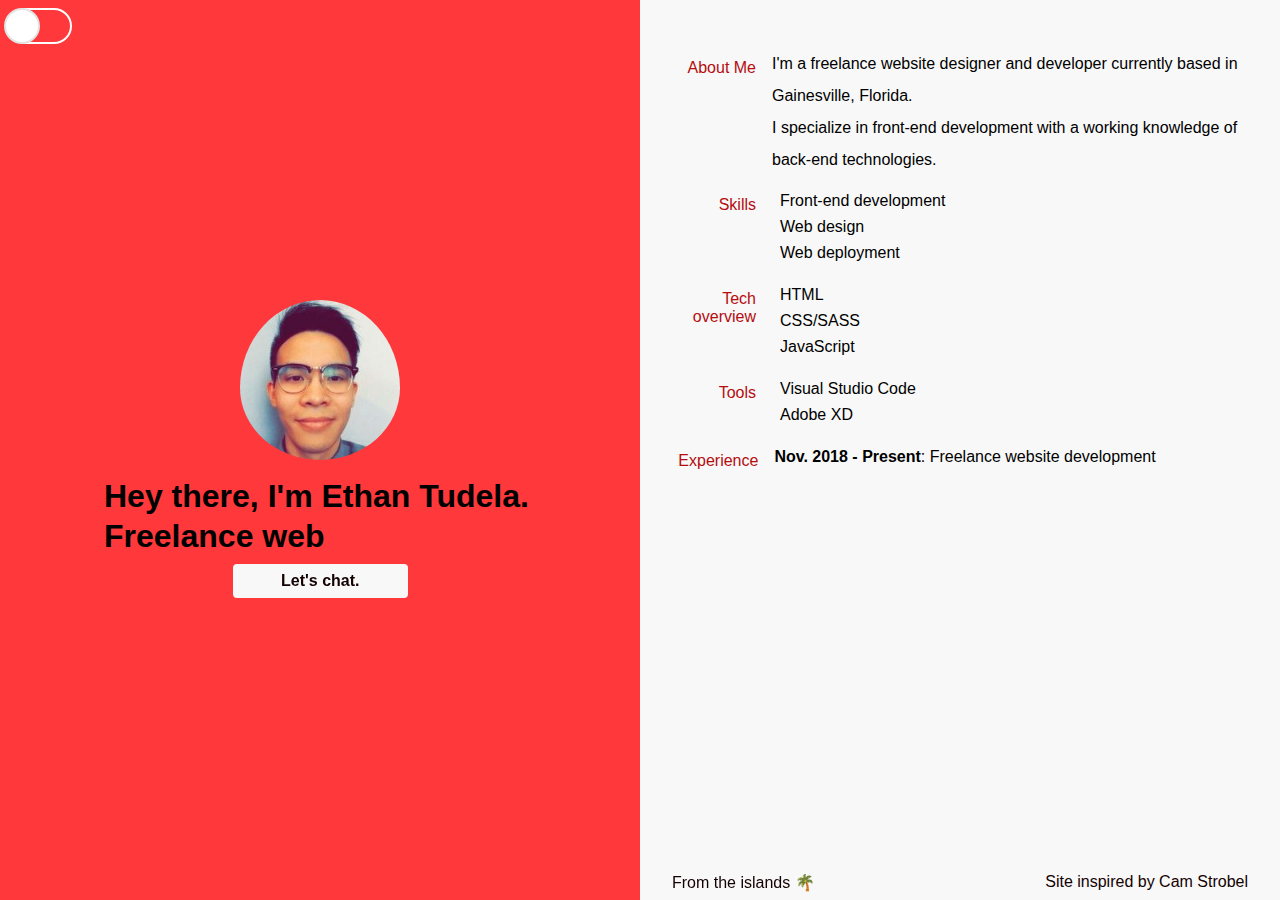
==== index.html @ f02de26d "Revert "Fix"" ====
<!DOCTYPE html>
<html lang="en">

<head>
    <meta charset="UTF-8">
    <meta name="viewport" content="width=device-width, initial-scale=1.0">
    <meta http-equiv="X-UA-Compatible" content="ie=edge">
    <title>Ethan Tudela | Web designer & developer</title>
    <meta name="description"
        content="Ethan Tudela is a freelancing website designer and developer currently based in Gainesville, Florida.">
    <meta name="robots" content="index, nofollow">
    <meta name="author" content="Ethan Tudela">

    <!-- Stylesheet -->
    <link rel="stylesheet" href="css\main.css">

    <!-- Font Awesome -->
    <link rel="stylesheet" href="https://use.fontawesome.com/releases/v5.6.3/css/all.css"
        integrity="sha384-UHRtZLI+pbxtHCWp1t77Bi1L4ZtiqrqD80Kn4Z8NTSRyMA2Fd33n5dQ8lWUE00s/" crossorigin="anonymous">

    <!-- Website icon -->
    <link rel="shortcut icon" href="favicon.ico">


    <!-- Global site tag (gtag.js) - Google Analytics -->
    <script async src="https://www.googletagmanager.com/gtag/js?id=UA-137053294-1"></script>
    <script>
        window.dataLayer = window.dataLayer || [];

        function gtag() {
            dataLayer.push(arguments);
        }
        gtag('js', new Date());

        gtag('config', 'UA-137053294-1');
    </script>

    <!-- Schema JSON LD -->
    <script type="application/ld+json">
        {
            "@context": "http://schema.org/",
            "@type": "Person",
            "name": "Ethan Tudela",
            "jobTitle": "Website designer & developer",
            "address": {
                "@type": "PostalAddress",
                "addressLocality": "Gainesville",
                "addressRegion": "FL"
            }
        }
    </script>
</head>

<body>
    <div class="container">
        <div class="left left-light">
            <div class="button-container">
                <div class="nightmode">
                    <input type="checkbox" name="nightmode" class="nightmode-checkbox" id="mynightmode"
                        onclick="nightMode()">
                    <label class="nightmode-label" for="mynightmode"></label>
                </div>
            </div>
            <div class="infobox">
                <img src="img\picture-of-me.jpg" alt="Picture of Me">
                <div class="wrapper">
                    <h1>Hey there, I'm Ethan Tudela.</h1>
                    <h1>Freelance web <span class="txt-type" data-wait="3000"
                            data-words='["designer.", "developer."]'></span></h1>
                </div>
                <a href="mailto:ethan.tudela@gmail.com">Let's chat.</a>
            </div>
            <nav>
                <a href="https://www.linkedin.com/in/ethantudela/"><i class="fab fa-linkedin-in"></i></a>
                <a href="https://github.com/ethantudela"><i class="fab fa-github"></i></a>
                <a href="https://stackoverflow.com/users/10292365/ethan-tudela"><i
                        class="fab fa-stack-overflow"></i></a>
            </nav>
        </div>
        <div class="right right-light">
            <section class="about">
                <h2>About Me</h2>
                <p>I'm a freelance website designer and developer currently based in Gainesville, Florida.<br>I
                    specialize in front-end development with a working knowledge of back-end technologies.</p>
            </section>
            <section class="skill">
                <h2>Skills</h2>
                <ul>
                    <li><i class="far fa-check-circle"></i>Front-end development</li>
                    <li><i class="far fa-check-circle"></i>Web design</li>
                    <li><i class="far fa-check-circle"></i>Web deployment</li>
                </ul>
            </section>
            <section class="technology">
                <h2>Tech overview</h2>
                <ul>
                    <li><i class="far fa-check-circle"></i>HTML</li>
                    <li><i class="far fa-check-circle"></i>CSS/SASS</li>
                    <li><i class="far fa-check-circle"></i>JavaScript</li>
                </ul>
            </section>
            <section class="tools">
                <h2>Tools</h2>
                <ul>
                    <li><i class="far fa-check-circle"></i>Visual Studio Code</li>
                    <li><i class="far fa-check-circle"></i>Adobe XD</li>
                </ul>
            </section>
            <section class="experience">
                <h2>Experience</h2>
                <div class="experience-list">
                    <div class="experience-item">
                        <p><span>Nov. 2018 - Present</span>: Freelance website development</p>
                    </div>
                </div>
            </section>
            <section class="misc">
                <a class="misc-left" href="https://en.wikipedia.org/wiki/Saipan">From the islands 🌴</a>
                <a class="misc-right" href="http://www.camstrobel.com/">Site inspired by <span>Cam Strobel</span></a>
            </section>
        </div>
    </div>
    <script src="js\main.js"></script>
</body>

</html>
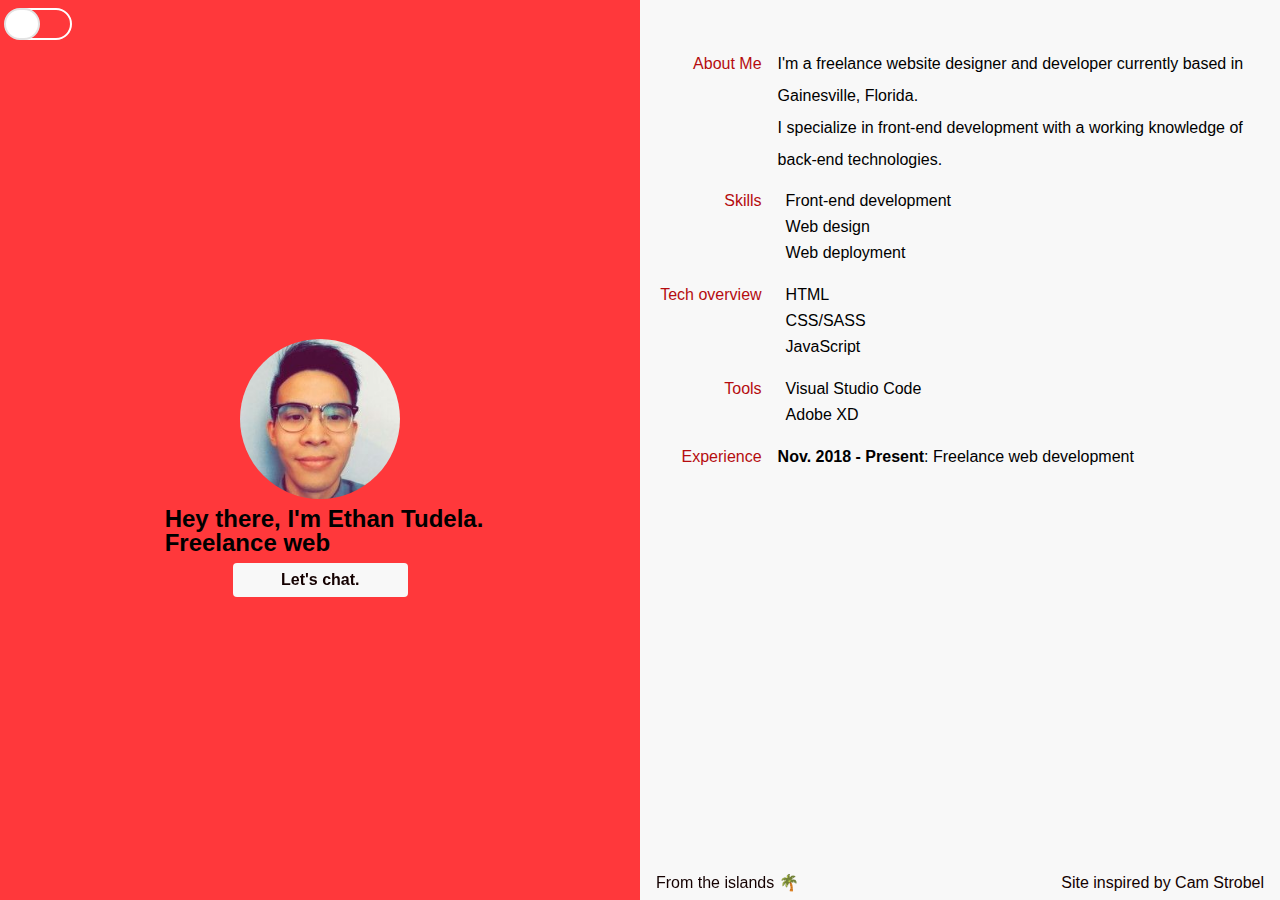
==== commit df0c601f: "responsiveness fixes" ====
--- a/index.html
+++ b/index.html
@@ -110,7 +110,7 @@
                 <h2>Experience</h2>
                 <div class="experience-list">
                     <div class="experience-item">
-                        <p><span>Nov. 2018 - Present</span>: Freelance website development</p>
+                        <p><b>Nov. 2018 - Present</b>: Freelance web development</p>
                     </div>
                 </div>
             </section>
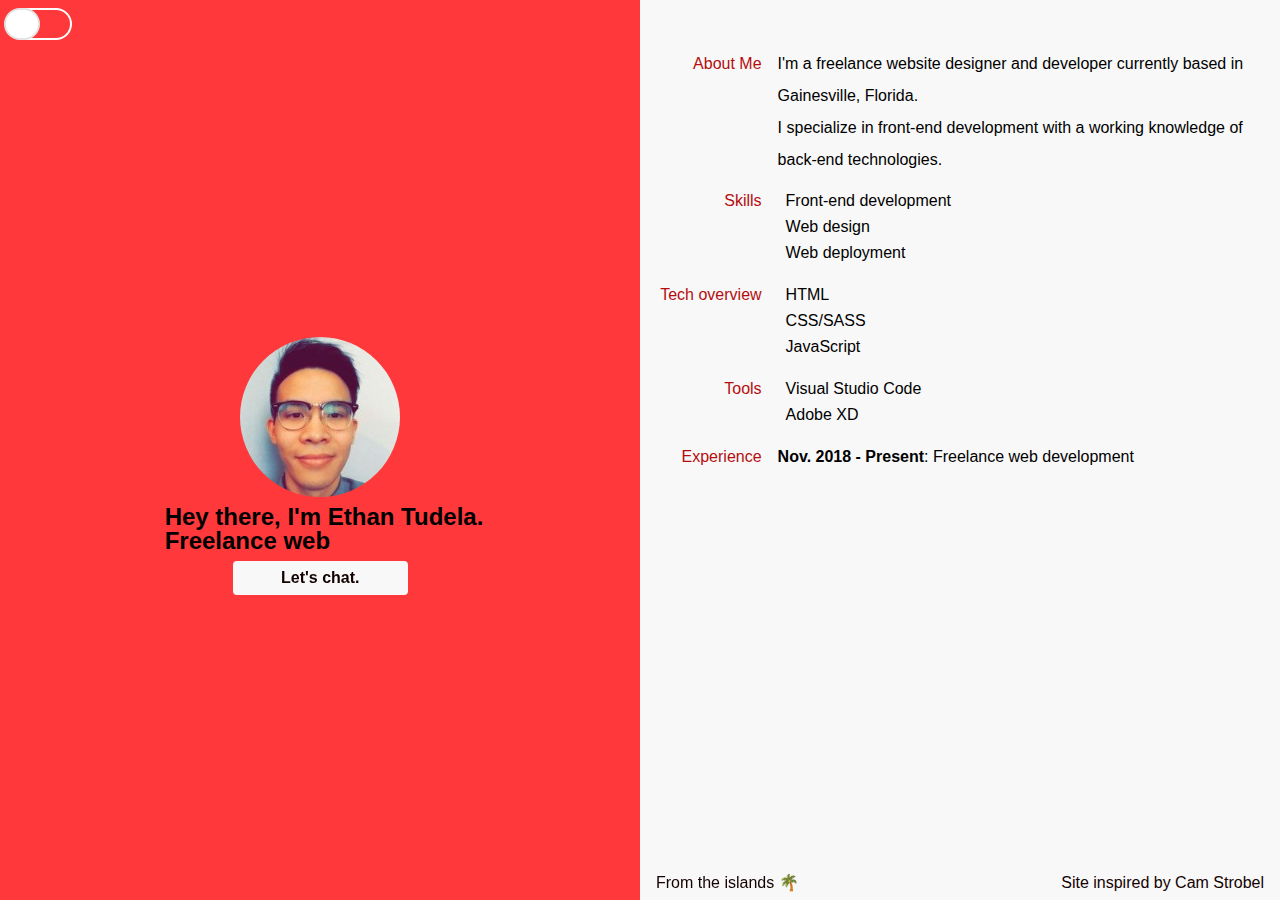
==== commit e14f98fb: "add resume to website" ====
--- a/index.html
+++ b/index.html
@@ -71,10 +71,10 @@
                 <a href="mailto:ethan.tudela@gmail.com">Let's chat.</a>
             </div>
             <nav>
+                <a href="https://drive.google.com/open?id=1JMeZRke-RSz-OyYZZmIU2ZlQ1bRQFTnS"><i class="far fa-file-alt"></i></a>
                 <a href="https://www.linkedin.com/in/ethantudela/"><i class="fab fa-linkedin-in"></i></a>
                 <a href="https://github.com/ethantudela"><i class="fab fa-github"></i></a>
-                <a href="https://stackoverflow.com/users/10292365/ethan-tudela"><i
-                        class="fab fa-stack-overflow"></i></a>
+                <a href="https://stackoverflow.com/users/10292365/ethan-tudela"><i class="fab fa-stack-overflow"></i></a>
             </nav>
         </div>
         <div class="right right-light">
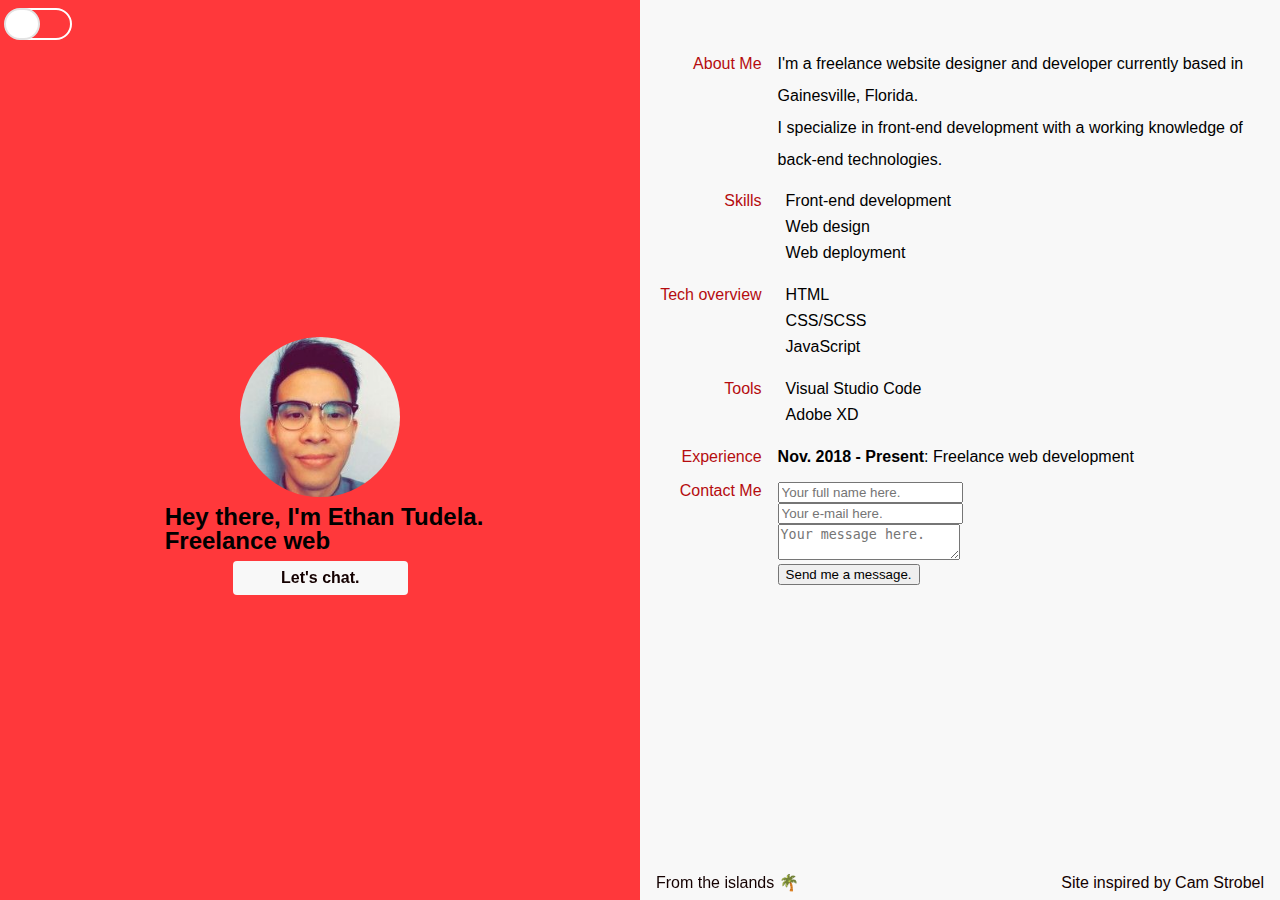
==== commit 6f1ff70a: "Test" ====
--- a/index.html
+++ b/index.html
@@ -95,7 +95,7 @@
                 <h2>Tech overview</h2>
                 <ul>
                     <li><i class="far fa-check-circle"></i>HTML</li>
-                    <li><i class="far fa-check-circle"></i>CSS/SASS</li>
+                    <li><i class="far fa-check-circle"></i>CSS/SCSS</li>
                     <li><i class="far fa-check-circle"></i>JavaScript</li>
                 </ul>
             </section>
@@ -114,6 +114,23 @@
                     </div>
                 </div>
             </section>
+            <section class="contact-form">
+                <h2>Contact Me</h2>
+                <form name="contact" method="POST" data-netlify="true">
+                    <p>
+                      <label><input required placeholder="Your full name here." type="text" name="name" /></label>   
+                    </p>
+                    <p>
+                      <label><input required placeholder="Your e-mail here." type="email" name="email" /></label>
+                    </p>
+                    <p>
+                      <label><textarea required class="usermessage" placeholder="Your message here." name="message"></textarea></label>
+                    </p>
+                    <p>
+                      <button type="submit" class="sendbutton">Send me a message.</button>
+                    </p>
+                  </form>
+            </section>
             <section class="misc">
                 <a class="misc-left" href="https://en.wikipedia.org/wiki/Saipan">From the islands 🌴</a>
                 <a class="misc-right" href="http://www.camstrobel.com/">Site inspired by <span>Cam Strobel</span></a>
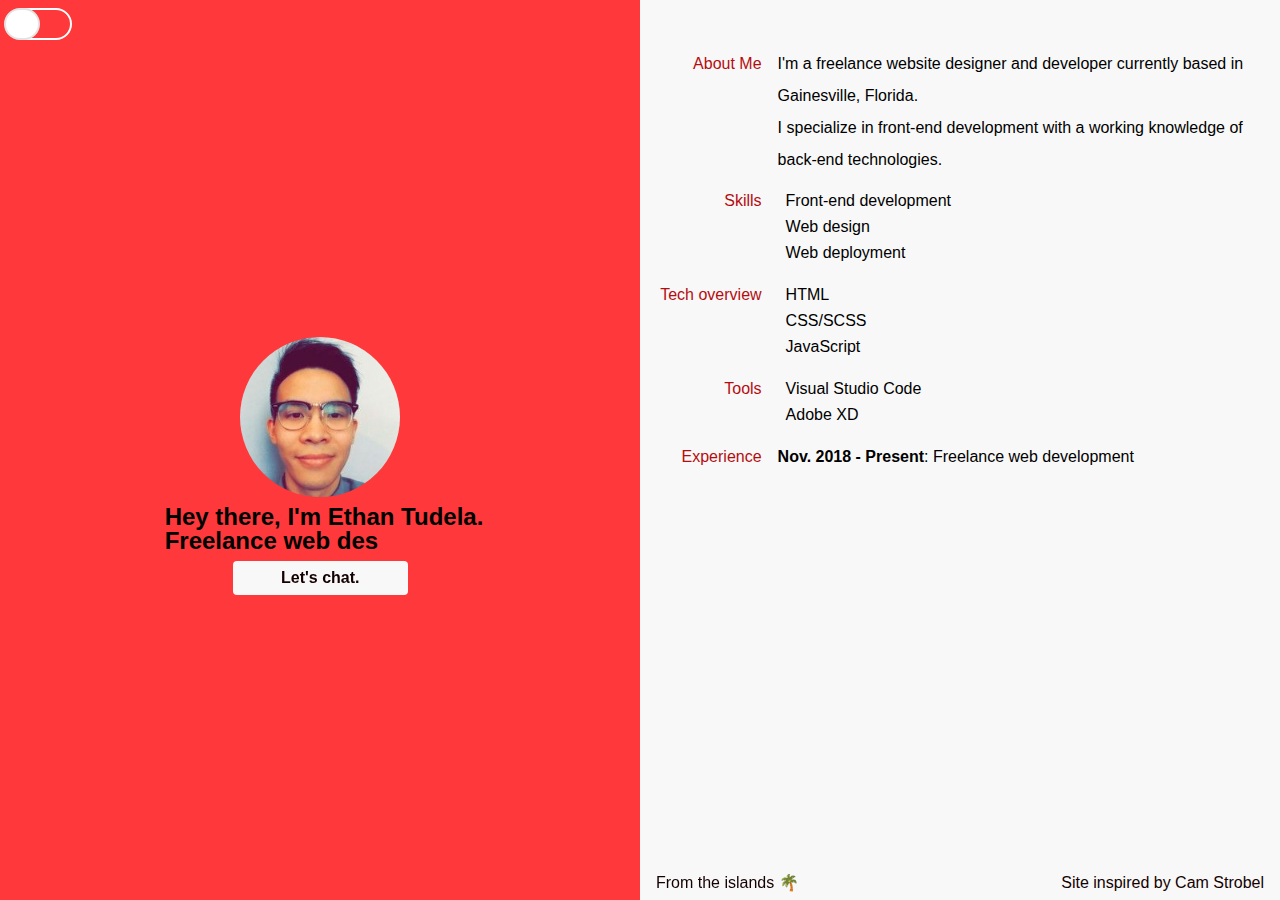
==== commit 83781abc: "Remove form" ====
--- a/index.html
+++ b/index.html
@@ -114,23 +114,6 @@
                     </div>
                 </div>
             </section>
-            <section class="contact-form">
-                <h2>Contact Me</h2>
-                <form name="contact" method="POST" data-netlify="true">
-                    <p>
-                      <label><input required placeholder="Your full name here." type="text" name="name" /></label>   
-                    </p>
-                    <p>
-                      <label><input required placeholder="Your e-mail here." type="email" name="email" /></label>
-                    </p>
-                    <p>
-                      <label><textarea required class="usermessage" placeholder="Your message here." name="message"></textarea></label>
-                    </p>
-                    <p>
-                      <button type="submit" class="sendbutton">Send me a message.</button>
-                    </p>
-                  </form>
-            </section>
             <section class="misc">
                 <a class="misc-left" href="https://en.wikipedia.org/wiki/Saipan">From the islands 🌴</a>
                 <a class="misc-right" href="http://www.camstrobel.com/">Site inspired by <span>Cam Strobel</span></a>
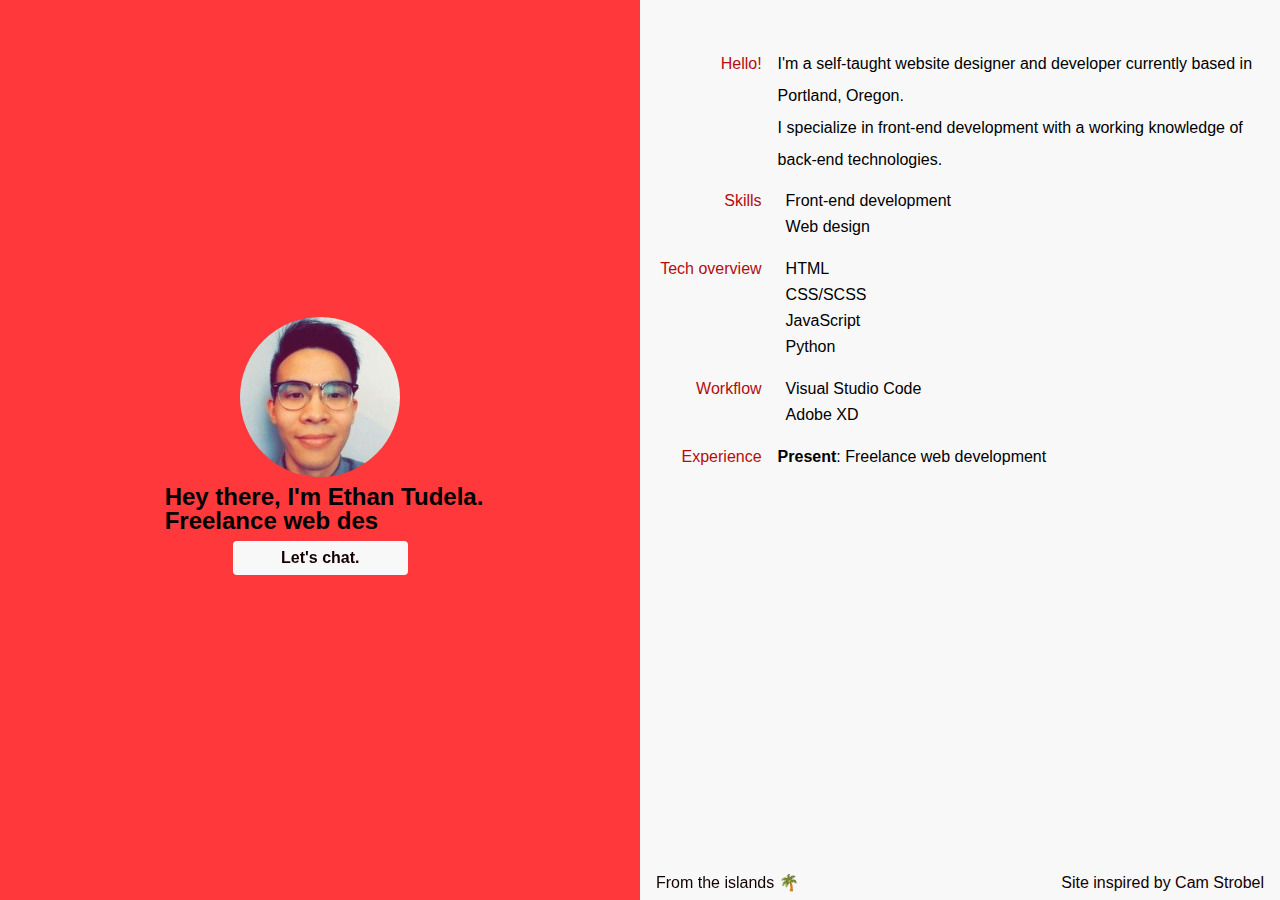
==== commit 16b68dca: "Relevant Personal Information Changes" ====
--- a/index.html
+++ b/index.html
@@ -44,8 +44,8 @@
             "jobTitle": "Website designer & developer",
             "address": {
                 "@type": "PostalAddress",
-                "addressLocality": "Gainesville",
-                "addressRegion": "FL"
+                "addressLocality": "Portland",
+                "addressRegion": "OR"
             }
         }
     </script>
@@ -54,13 +54,6 @@
 <body>
     <div class="container">
         <div class="left left-light">
-            <div class="button-container">
-                <div class="nightmode">
-                    <input type="checkbox" name="nightmode" class="nightmode-checkbox" id="mynightmode"
-                        onclick="nightMode()">
-                    <label class="nightmode-label" for="mynightmode"></label>
-                </div>
-            </div>
             <div class="infobox">
                 <img src="img\picture-of-me.jpg" alt="Picture of Me">
                 <div class="wrapper">
@@ -68,10 +61,10 @@
                     <h1>Freelance web <span class="txt-type" data-wait="3000"
                             data-words='["designer.", "developer."]'></span></h1>
                 </div>
-                <a href="mailto:ethan.tudela@gmail.com">Let's chat.</a>
+                <a href="mailto:hello@ethantudela.com">Let's chat.</a>
             </div>
             <nav>
-                <a href="https://drive.google.com/open?id=1JMeZRke-RSz-OyYZZmIU2ZlQ1bRQFTnS"><i class="far fa-file-alt"></i></a>
+                <a href="https://drive.google.com/open?id=1UAgp0dbeRvEGhQCF6VvSeAFvQXrLZf2i"><i class="far fa-file-alt"></i></a>
                 <a href="https://www.linkedin.com/in/ethantudela/"><i class="fab fa-linkedin-in"></i></a>
                 <a href="https://github.com/ethantudela"><i class="fab fa-github"></i></a>
                 <a href="https://stackoverflow.com/users/10292365/ethan-tudela"><i class="fab fa-stack-overflow"></i></a>
@@ -79,8 +72,8 @@
         </div>
         <div class="right right-light">
             <section class="about">
-                <h2>About Me</h2>
-                <p>I'm a freelance website designer and developer currently based in Gainesville, Florida.<br>I
+                <h2>Hello!</h2>
+                <p>I'm a self-taught website designer and developer currently based in Portland, Oregon.<br>I
                     specialize in front-end development with a working knowledge of back-end technologies.</p>
             </section>
             <section class="skill">
@@ -88,7 +81,6 @@
                 <ul>
                     <li><i class="far fa-check-circle"></i>Front-end development</li>
                     <li><i class="far fa-check-circle"></i>Web design</li>
-                    <li><i class="far fa-check-circle"></i>Web deployment</li>
                 </ul>
             </section>
             <section class="technology">
@@ -97,10 +89,11 @@
                     <li><i class="far fa-check-circle"></i>HTML</li>
                     <li><i class="far fa-check-circle"></i>CSS/SCSS</li>
                     <li><i class="far fa-check-circle"></i>JavaScript</li>
+                    <li><i class="far fa-check-circle"></i>Python</li>
                 </ul>
             </section>
             <section class="tools">
-                <h2>Tools</h2>
+                <h2>Workflow</h2>
                 <ul>
                     <li><i class="far fa-check-circle"></i>Visual Studio Code</li>
                     <li><i class="far fa-check-circle"></i>Adobe XD</li>
@@ -110,7 +103,7 @@
                 <h2>Experience</h2>
                 <div class="experience-list">
                     <div class="experience-item">
-                        <p><b>Nov. 2018 - Present</b>: Freelance web development</p>
+                        <p><b>Present</b>: Freelance web development</p>
                     </div>
                 </div>
             </section>
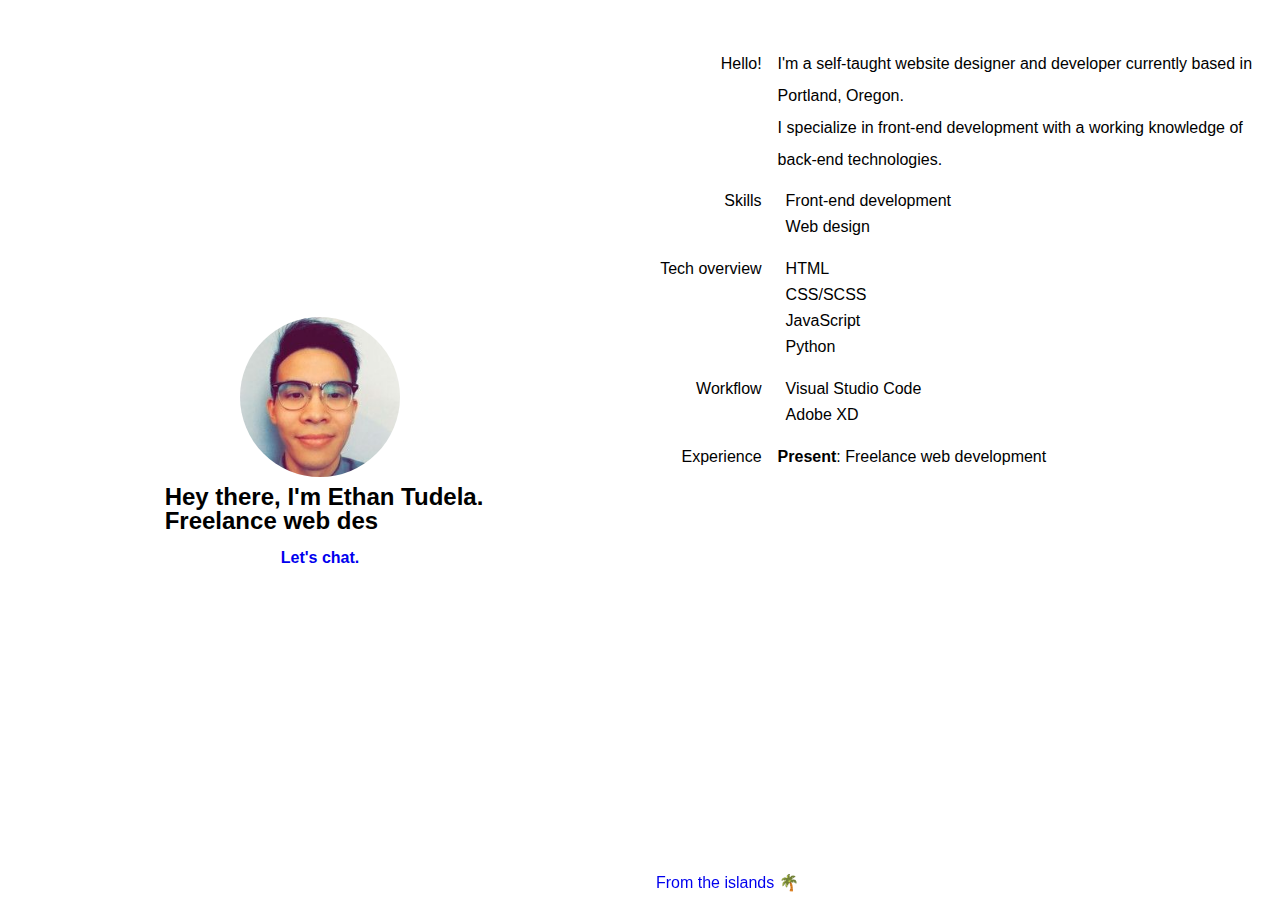
==== commit 289c4f79: "Removal of unused code" ====
--- a/index.html
+++ b/index.html
@@ -7,7 +7,7 @@
     <meta http-equiv="X-UA-Compatible" content="ie=edge">
     <title>Ethan Tudela | Web designer & developer</title>
     <meta name="description"
-        content="Ethan Tudela is a freelancing website designer and developer currently based in Gainesville, Florida.">
+        content="Ethan Tudela is a freelancing website designer and developer currently based in Portland, Oregon.">
     <meta name="robots" content="index, nofollow">
     <meta name="author" content="Ethan Tudela">
 
@@ -53,7 +53,7 @@
 
 <body>
     <div class="container">
-        <div class="left left-light">
+        <div class="left">
             <div class="infobox">
                 <img src="img\picture-of-me.jpg" alt="Picture of Me">
                 <div class="wrapper">
@@ -70,7 +70,7 @@
                 <a href="https://stackoverflow.com/users/10292365/ethan-tudela"><i class="fab fa-stack-overflow"></i></a>
             </nav>
         </div>
-        <div class="right right-light">
+        <div class="right">
             <section class="about">
                 <h2>Hello!</h2>
                 <p>I'm a self-taught website designer and developer currently based in Portland, Oregon.<br>I
@@ -109,7 +109,6 @@
             </section>
             <section class="misc">
                 <a class="misc-left" href="https://en.wikipedia.org/wiki/Saipan">From the islands 🌴</a>
-                <a class="misc-right" href="http://www.camstrobel.com/">Site inspired by <span>Cam Strobel</span></a>
             </section>
         </div>
     </div>
